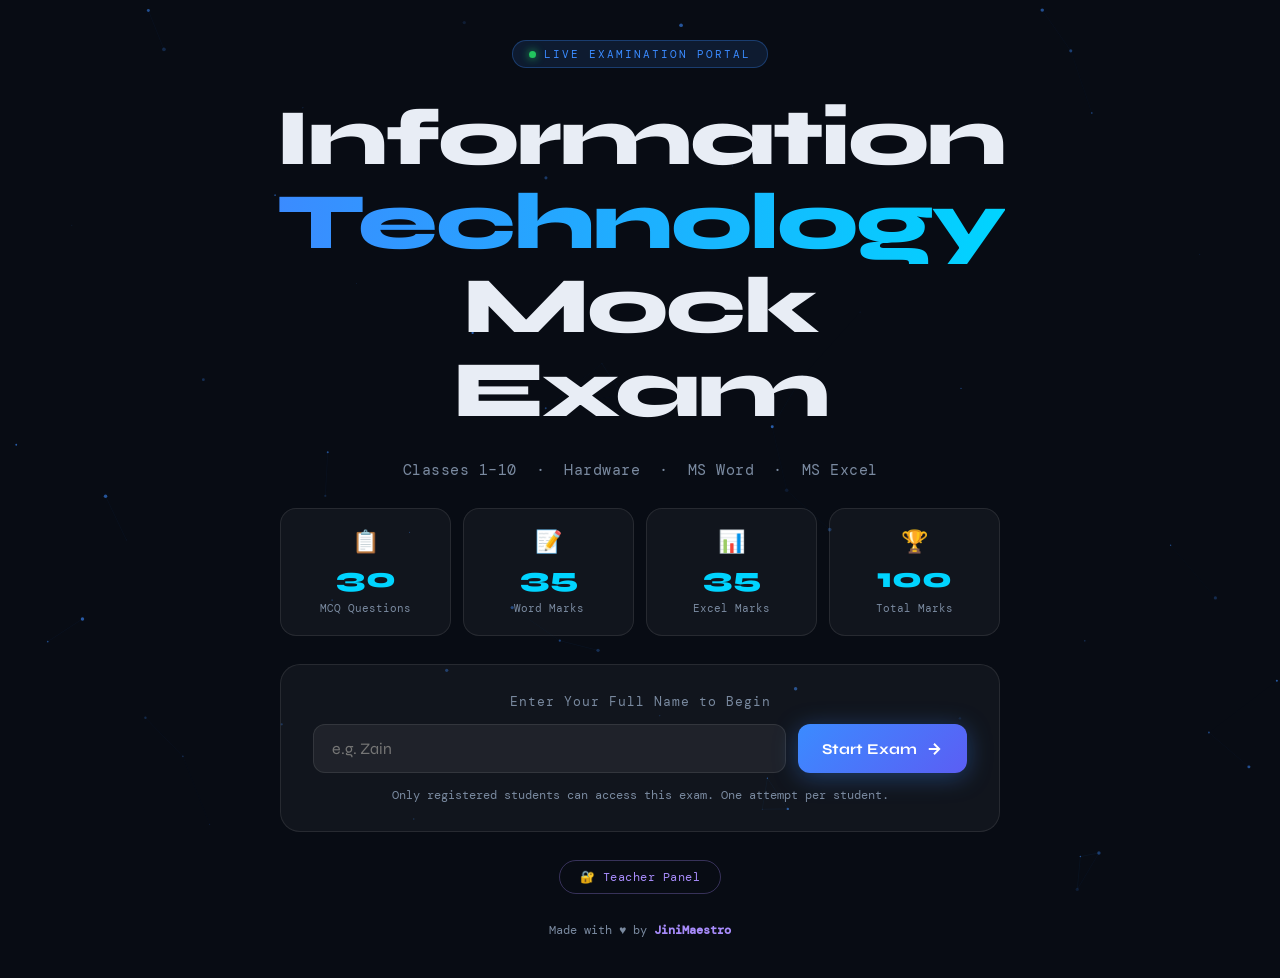
==== index.html @ e2e8758a "Add files via upload" ====
<!DOCTYPE html>
<html lang="en">
<head>
  <meta charset="UTF-8" />
  <meta name="viewport" content="width=device-width, initial-scale=1.0" />
  <title>IT Mock Examination</title>
  <link rel="preconnect" href="https://fonts.googleapis.com" />
  <link rel="preconnect" href="https://fonts.gstatic.com" crossorigin />
  <link rel="icon" href="data:image/svg+xml,<svg xmlns='http://www.w3.org/2000/svg' viewBox='0 0 32 32'><text y='26' font-size='28'>🎓</text></svg>">
  <link href="https://fonts.googleapis.com/css2?family=Syne:wght@400;600;700;800&family=DM+Mono:ital,wght@0,400;0,500;1,400&family=Instrument+Serif:ital@0;1&display=swap" rel="stylesheet" />
  <link rel="stylesheet" href="style.css" />
</head>
<body>

<canvas id="particles"></canvas>

<!-- ░░░ SCREEN: LANDING ░░░ -->
<div id="screen-landing" class="screen active">
  <div class="landing-grid">
    <div class="landing-badge">
      <span class="badge-dot"></span>
      LIVE EXAMINATION PORTAL
    </div>
    <h1 class="landing-title">
      <span class="title-line">Information</span>
      <span class="title-line accent-line">Technology</span>
      <span class="title-line">Mock Exam</span>
    </h1>
    <p class="landing-sub">Classes 1–10 &nbsp;·&nbsp; Hardware &nbsp;·&nbsp; MS Word &nbsp;·&nbsp; MS Excel</p>

    <div class="info-cards">
      <div class="info-card" style="--d:0"><div class="ic-icon">📋</div><div class="ic-val">30</div><div class="ic-lbl">MCQ Questions</div></div>
      <div class="info-card" style="--d:1"><div class="ic-icon">📝</div><div class="ic-val">35</div><div class="ic-lbl">Word Marks</div></div>
      <div class="info-card" style="--d:2"><div class="ic-icon">📊</div><div class="ic-val">35</div><div class="ic-lbl">Excel Marks</div></div>
      <div class="info-card" style="--d:3"><div class="ic-icon">🏆</div><div class="ic-val">100</div><div class="ic-lbl">Total Marks</div></div>
    </div>

    <div class="name-entry-box">
      <label class="ne-label">Enter Your Full Name to Begin</label>
      <div class="ne-row">
        <input id="student-name" class="ne-input" type="text" placeholder="e.g. Zain" autocomplete="off" />
        <button id="btn-start" class="btn-primary" onclick="startExam()">
          <span>Start Exam</span>
          <svg viewBox="0 0 24 24" fill="none" stroke="currentColor" stroke-width="2.5"><path d="M5 12h14M12 5l7 7-7 7"/></svg>
        </button>
      </div>
      <p class="ne-hint">Only registered students can access this exam. One attempt per student.</p>
    </div>

    <button class="teacher-link-btn" onclick="showScreen('screen-teacher')">🔐 Teacher Panel</button>

    <div class="landing-footer">Made with ♥ by <strong>JiniMaestro</strong></div>
  </div>
</div>

<!-- ░░░ SCREEN: MCQ ░░░ -->
<div id="screen-mcq" class="screen">
  <header class="exam-header">
    <div class="eh-left">
      <div class="eh-logo">JM</div>
      <div>
        <div class="eh-title">Section A — MCQs</div>
        <div id="eh-student" class="eh-student"></div>
      </div>
    </div>
    <div class="eh-right">
      <div class="progress-ring-wrap">
        <svg class="progress-ring" viewBox="0 0 56 56">
          <circle cx="28" cy="28" r="24" class="ring-bg"/>
          <circle cx="28" cy="28" r="24" class="ring-fg" id="ring-circle"/>
        </svg>
        <div class="ring-text" id="ring-text">0/30</div>
      </div>
      <div class="timer-box">
        <div class="timer-icon">⏱</div>
        <div id="timer-display" class="timer-val">45:00</div>
      </div>
    </div>
  </header>
  <div class="mcq-stage">
    <div class="mcq-progress-bar"><div id="mcq-bar" class="mcq-bar-fill"></div></div>
    <div id="mcq-card" class="mcq-card">
      <div class="mcq-meta">
        <span id="mcq-section-tag" class="mcq-section-tag"></span>
        <span id="mcq-num" class="mcq-num"></span>
      </div>
      <h2 id="mcq-question" class="mcq-question"></h2>
      <div id="mcq-options" class="mcq-options"></div>
      <div class="mcq-nav">
        <button id="btn-prev" class="btn-ghost" onclick="prevQ()">← Previous</button>
        <div id="mcq-dots" class="mcq-dots"></div>
        <button id="btn-next" class="btn-next" onclick="nextQ()">Next →</button>
      </div>
    </div>
  </div>
</div>

<!-- ░░░ SCREEN: PRACTICAL ░░░ -->
<div id="screen-practical" class="screen">
  <header class="exam-header">
    <div class="eh-left">
      <div class="eh-logo">JM</div>
      <div>
        <div class="eh-title">Practical Section</div>
        <div id="prac-student" class="eh-student"></div>
      </div>
    </div>
    <div class="eh-right">
      <div class="score-pill">MCQ Score: <strong id="mcq-score-display">—</strong>/30</div>
    </div>
  </header>
  <div class="prac-stage">
    <div class="prac-tabs">
      <button class="ptab active" data-tab="word" onclick="switchTab('word')">
        <span class="ptab-icon">📝</span> Word Tasks <span class="ptab-marks">35 Marks</span>
      </button>
      <button class="ptab" data-tab="excel" onclick="switchTab('excel')">
        <span class="ptab-icon">📊</span> Excel Tasks <span class="ptab-marks">35 Marks</span>
      </button>
    </div>

    <!-- WORD TAB -->
    <div id="tab-word" class="prac-tab-content active">
      <div class="prac-context-box">
        <div class="pcb-icon">📄</div>
        <div>
          <strong>Document Topic:</strong> Create a Word document titled <em>"Computer Hardware — An Introduction"</em> covering at least 4 hardware topics (Processor, RAM, Storage, Motherboard). Write at least 2 paragraphs per topic. Then apply ALL tasks below.
          <br/><br/>
          <strong>Save As:</strong> <code>Word_Final_[YourName].docx</code>
        </div>
      </div>
      <div class="task-list" id="word-tasks"></div>
      <div class="upload-zone" id="word-upload-zone">
        <div class="uz-inner" onclick="document.getElementById('word-file').click()">
          <div class="uz-icon">📁</div>
          <div class="uz-title">Upload Your Word File</div>
          <div class="uz-sub">Click to browse or drag & drop your .docx file here</div>
          <div class="uz-badge">Word_Final_[YourName].docx</div>
        </div>
        <input type="file" id="word-file" accept=".docx,.doc" style="display:none" onchange="handleFileUpload('word', this)" />
        <div id="word-file-status" class="file-status"></div>
      </div>
    </div>

    <!-- EXCEL TAB -->
    <div id="tab-excel" class="prac-tab-content">
      <div class="prac-context-box excel-ctx">
        <div class="pcb-icon">📊</div>
        <div>
          <strong>Enter this student data on Sheet 1 of your Excel file, then complete all tasks below.</strong>
          <br/><strong>Save As:</strong> <code>Excel_Final_[YourName].xlsx</code>
        </div>
      </div>
      <div class="excel-data-table-wrap">
        <table class="excel-preview-table">
          <thead><tr><th>Name</th><th>Math</th><th>English</th><th>Science</th><th>IT</th><th>Total</th><th>Average</th><th>Grade</th></tr></thead>
          <tbody>
            <tr><td>Ali Ahmed</td><td>78</td><td>85</td><td>72</td><td>90</td><td class="formula-cell">(formula)</td><td class="formula-cell">(formula)</td><td class="formula-cell">(formula)</td></tr>
            <tr><td>Sara Khan</td><td>92</td><td>76</td><td>88</td><td>95</td><td class="formula-cell">(formula)</td><td class="formula-cell">(formula)</td><td class="formula-cell">(formula)</td></tr>
            <tr><td>Bilal Raza</td><td>65</td><td>70</td><td>80</td><td>75</td><td class="formula-cell">(formula)</td><td class="formula-cell">(formula)</td><td class="formula-cell">(formula)</td></tr>
            <tr><td>Hira Malik</td><td>88</td><td>91</td><td>94</td><td>87</td><td class="formula-cell">(formula)</td><td class="formula-cell">(formula)</td><td class="formula-cell">(formula)</td></tr>
            <tr><td>Usman Tariq</td><td>55</td><td>60</td><td>58</td><td>62</td><td class="formula-cell">(formula)</td><td class="formula-cell">(formula)</td><td class="formula-cell">(formula)</td></tr>
            <tr><td>Zara Noor</td><td>79</td><td>83</td><td>77</td><td>81</td><td class="formula-cell">(formula)</td><td class="formula-cell">(formula)</td><td class="formula-cell">(formula)</td></tr>
            <tr><td>Kamran Baig</td><td>95</td><td>89</td><td>91</td><td>98</td><td class="formula-cell">(formula)</td><td class="formula-cell">(formula)</td><td class="formula-cell">(formula)</td></tr>
            <tr><td>Ayesha Siddiqi</td><td>60</td><td>72</td><td>65</td><td>70</td><td class="formula-cell">(formula)</td><td class="formula-cell">(formula)</td><td class="formula-cell">(formula)</td></tr>
          </tbody>
        </table>
      </div>
      <div class="task-list" id="excel-tasks"></div>
      <div class="upload-zone excel-uz" id="excel-upload-zone">
        <div class="uz-inner" onclick="document.getElementById('excel-file').click()">
          <div class="uz-icon">📂</div>
          <div class="uz-title">Upload Your Excel File</div>
          <div class="uz-sub">Click to browse or drag & drop your .xlsx file here</div>
          <div class="uz-badge">Excel_Final_[YourName].xlsx</div>
        </div>
        <input type="file" id="excel-file" accept=".xlsx,.xls,.csv" style="display:none" onchange="handleFileUpload('excel', this)" />
        <div id="excel-file-status" class="file-status"></div>
      </div>
    </div>

    <div class="prac-submit-row">
      <button class="btn-submit" onclick="submitExam()">
        <span>Submit & Send to Teacher</span>
        <svg viewBox="0 0 24 24" fill="none" stroke="currentColor" stroke-width="2.5"><path d="M9 12l2 2 4-4m6 2a9 9 0 11-18 0 9 9 0 0118 0z"/></svg>
      </button>
    </div>
  </div>
</div>

<!-- ░░░ SCREEN: RESULT (student — no download) ░░░ -->
<div id="screen-result" class="screen">
  <div class="result-stage">
    <div class="result-confetti" id="confetti-area"></div>
    <div class="result-card" id="result-card">
      <div class="rc-header">
        <div class="rc-logo">JM</div>
        <div class="rc-title">Exam Submitted!</div>
        <div class="rc-subtitle">Your answers have been sent to your teacher for grading.</div>
      </div>
      <div class="rc-student-name" id="rc-name"></div>
      <div class="rc-scores">
        <div class="rcs-item" style="--c:#4CAF50">
          <div class="rcs-label">Section A — MCQs (Auto-Graded)</div>
          <div class="rcs-score"><span id="r-mcq">0</span><small>/30</small></div>
          <div class="rcs-bar"><div class="rcs-fill" id="rb-mcq"></div></div>
        </div>
        <div class="rcs-item" style="--c:#2196F3">
          <div class="rcs-label">Section B — Word (Submitted to Teacher)</div>
          <div class="rcs-score"><span id="r-word">—</span></div>
          <div class="rcs-bar"><div class="rcs-fill" id="rb-word" style="width:0%"></div></div>
        </div>
        <div class="rcs-item" style="--c:#FF9800">
          <div class="rcs-label">Section C — Excel (Submitted to Teacher)</div>
          <div class="rcs-score"><span id="r-excel">—</span></div>
          <div class="rcs-bar"><div class="rcs-fill" id="rb-excel" style="width:0%"></div></div>
        </div>
      </div>
      <div class="rc-total-box">
        <div class="rtb-label">Your MCQ Score (Auto-Graded)</div>
        <div class="rtb-score" id="rc-total-display">0 / 30</div>
        <div class="rtb-note">Your Word & Excel sections will be graded by your teacher. You cannot retake this exam.</div>
      </div>
      <div class="rc-answers-section">
        <h3 class="rca-title">MCQ Answers Review</h3>
        <div id="rc-answers-grid" class="rca-grid"></div>
      </div>
      <div class="rc-footer">Made with ♥ by <strong>JiniMaestro</strong> &nbsp;·&nbsp; IT Mock Examination Portal</div>
    </div>
  </div>
</div>

<!-- ░░░ SCREEN: TEACHER PANEL ░░░ -->
<div id="screen-teacher" class="screen">
  <div class="teacher-wrap">

    <!-- LOGIN PANEL -->
    <div id="teacher-login-panel" style="display:flex; align-items:center; justify-content:center; min-height:100vh;">
      <div class="t-login-card">
        <div class="t-login-header">
          <div class="t-login-logo">JM</div>
          <div class="t-login-title">Teacher Portal</div>
          <div class="t-login-sub">JiniMaestro IT Exam System</div>
        </div>
        <div class="t-login-form">
          <div class="t-field">
            <label>Email Address</label>
            <input id="t-email" type="email" class="t-inp" placeholder="teacher@email.com" autocomplete="off"/>
          </div>
          <div class="t-field">
            <label>Password</label>
            <input id="t-pass" type="password" class="t-inp" placeholder="••••••••"/>
          </div>
          <div id="t-login-err" class="t-err"></div>
          <button class="btn-t-login" onclick="teacherLogin()">Login to Teacher Panel →</button>
          <button class="btn-back-student" onclick="showScreen('screen-landing')">← Back to Student Portal</button>
        </div>
      </div>
    </div>

    <!-- DASHBOARD -->
    <div id="teacher-dashboard" style="display:none;">

      <!-- Teacher Header -->
      <header class="teacher-header">
        <div class="th-left">
          <div class="eh-logo">JM</div>
          <div>
            <div class="eh-title">Teacher Dashboard</div>
            <div class="eh-student">JiniMaestro IT Exam Portal</div>
          </div>
        </div>
        <div class="th-right">
          <button class="btn-clear-data" onclick="clearAllData()">🗑 Clear All Data</button>
          <button class="btn-t-logout" onclick="teacherLogout()">Logout ↩</button>
        </div>
      </header>

      <div class="teacher-body">

        <!-- SECTION: Student Manager -->
        <section class="t-section">
          <div class="t-section-title">
            <span>👥 Student Access Manager</span>
            <span class="t-section-sub">Control who can take the exam</span>
          </div>
          <div class="add-student-row">
            <input id="new-student-name" class="t-inp t-inp-sm" type="text" placeholder="Student name (e.g. Ahmed)" autocomplete="off"
              onkeydown="if(event.key==='Enter') addStudent()"/>
            <button class="btn-add-student" onclick="addStudent()">+ Add Student</button>
          </div>
          <div id="student-list" class="student-list-container"></div>
        </section>

        <!-- SECTION: Submissions -->
        <section class="t-section">
          <div class="t-section-title">
            <span>📥 Exam Submissions</span>
            <span class="t-section-sub">Review, download files, and grade each student</span>
          </div>
          <div id="no-submissions" class="no-subs-msg" style="display:none;">
            No submissions yet. Students' results will appear here after they complete the exam.
          </div>
          <div id="submissions-list" class="submissions-container"></div>
        </section>

      </div><!-- /.teacher-body -->
    </div><!-- /#teacher-dashboard -->
  </div><!-- /.teacher-wrap -->
</div><!-- /#screen-teacher -->

<script src="questions.js"></script>
<script src="app.js"></script>
</body>
</html>
---- style.css ----
/* ════════════════════════════════════════════════
   IT FINAL EXAM — JiniMaestro
   Style: Dark Tech / Glassmorphic / Animated
   ════════════════════════════════════════════════ */

:root {
  --bg:       #080c14;
  --surface:  #0e1623;
  --glass:    rgba(255,255,255,0.04);
  --glass-border: rgba(255,255,255,0.09);
  --blue:     #3b8bff;
  --blue-glow:#3b8bff44;
  --cyan:     #00d4ff;
  --green:    #22c55e;
  --orange:   #f97316;
  --red:      #ef4444;
  --gold:     #f59e0b;
  --text:     #e8edf5;
  --muted:    #7a8aa0;
  --accent:   #a78bfa;
  --radius:   16px;
  --font-head:"Syne", sans-serif;
  --font-mono:"DM Mono", monospace;
  --font-serif:"Instrument Serif", serif;
}

*, *::before, *::after { box-sizing: border-box; margin: 0; padding: 0; }

html { scroll-behavior: smooth; }

body {
  background: var(--bg);
  color: var(--text);
  font-family: var(--font-head);
  min-height: 100vh;
  overflow-x: hidden;
}

/* ── PARTICLES ─────────────────────────── */
#particles {
  position: fixed; inset: 0; z-index: 0;
  pointer-events: none;
}

/* ── SCREENS ───────────────────────────── */
.screen {
  display: none;
  position: relative; z-index: 1;
  min-height: 100vh;
}
.screen.active { display: flex; }

/* ══ LANDING ══════════════════════════════ */
#screen-landing {
  align-items: center; justify-content: center;
  padding: 40px 20px;
}

.landing-grid {
  max-width: 720px; width: 100%;
  display: flex; flex-direction: column;
  align-items: center; gap: 28px;
  text-align: center;
  animation: fadeUp .8s ease both;
}

.landing-badge {
  display: inline-flex; align-items: center; gap: 8px;
  background: rgba(59,139,255,.12);
  border: 1px solid rgba(59,139,255,.3);
  border-radius: 100px;
  padding: 6px 16px;
  font-size: 11px; letter-spacing: 2px;
  color: var(--blue); font-family: var(--font-mono);
}
.badge-dot {
  width: 7px; height: 7px; border-radius: 50%;
  background: var(--green);
  box-shadow: 0 0 8px var(--green);
  animation: pulse 2s infinite;
}

.landing-title {
  font-size: clamp(42px, 8vw, 80px);
  font-weight: 800; line-height: 1.05;
  letter-spacing: -2px;
  display: flex; flex-direction: column;
}
.title-line { display: block; }
.accent-line {
  background: linear-gradient(90deg, var(--blue), var(--cyan));
  -webkit-background-clip: text; -webkit-text-fill-color: transparent;
  background-clip: text;
}

.landing-sub {
  color: var(--muted); font-size: 15px;
  font-family: var(--font-mono); letter-spacing: .5px;
}

.info-cards {
  display: grid; grid-template-columns: repeat(4,1fr); gap: 12px;
  width: 100%;
}
.info-card {
  background: var(--glass);
  border: 1px solid var(--glass-border);
  border-radius: var(--radius);
  padding: 20px 12px;
  display: flex; flex-direction: column; align-items: center; gap: 6px;
  animation: fadeUp .6s calc(var(--d)*.12s + .3s) both;
  transition: transform .3s, border-color .3s, box-shadow .3s;
  cursor: default;
}
.info-card:hover {
  transform: translateY(-4px);
  border-color: var(--blue-glow);
  box-shadow: 0 8px 32px var(--blue-glow);
}
.ic-icon { font-size: 22px; }
.ic-val  { font-size: 28px; font-weight: 800; color: var(--cyan); }
.ic-lbl  { font-size: 11px; color: var(--muted); font-family: var(--font-mono); text-align:center; }

/* name entry */
.name-entry-box {
  width: 100%;
  background: var(--glass);
  border: 1px solid var(--glass-border);
  border-radius: 20px;
  padding: 28px 32px;
  display: flex; flex-direction: column; gap: 14px;
  backdrop-filter: blur(20px);
}
.ne-label { font-size: 13px; color: var(--muted); font-family: var(--font-mono); letter-spacing: 1px; }
.ne-row   { display: flex; gap: 12px; }
.ne-input {
  flex: 1;
  background: rgba(255,255,255,.06);
  border: 1.5px solid var(--glass-border);
  border-radius: 12px;
  padding: 14px 18px;
  color: var(--text); font-family: var(--font-head); font-size: 16px;
  outline: none; transition: border-color .3s, box-shadow .3s;
}
.ne-input:focus {
  border-color: var(--blue);
  box-shadow: 0 0 0 4px var(--blue-glow);
}
.ne-hint { font-size: 12px; color: var(--muted); font-family: var(--font-mono); }

.btn-primary {
  display: inline-flex; align-items: center; gap: 8px;
  background: linear-gradient(135deg, var(--blue), #5b5ef4);
  border: none; border-radius: 12px;
  padding: 14px 24px;
  color: #fff; font-family: var(--font-head); font-size: 15px; font-weight: 700;
  cursor: pointer; white-space: nowrap;
  transition: transform .2s, box-shadow .2s, opacity .2s;
  box-shadow: 0 4px 24px rgba(59,139,255,.35);
}
.btn-primary:hover { transform: translateY(-2px); box-shadow: 0 8px 32px rgba(59,139,255,.5); }
.btn-primary:active { transform: scale(.97); }
.btn-primary svg { width: 18px; height: 18px; }

.landing-footer { font-size: 12px; color: var(--muted); font-family: var(--font-mono); }
.landing-footer strong { color: var(--accent); }

/* ══ EXAM HEADER ══════════════════════════ */
.exam-header {
  position: sticky; top: 0; z-index: 100;
  background: rgba(8,12,20,.85);
  backdrop-filter: blur(20px);
  border-bottom: 1px solid var(--glass-border);
  padding: 14px 28px;
  display: flex; align-items: center; justify-content: space-between;
}
.eh-left { display: flex; align-items: center; gap: 14px; }
.eh-logo {
  width: 40px; height: 40px; border-radius: 10px;
  background: linear-gradient(135deg, var(--blue), var(--accent));
  display: grid; place-items: center;
  font-size: 14px; font-weight: 800; color: #fff;
  flex-shrink: 0;
}
.eh-title   { font-size: 15px; font-weight: 700; color: var(--text); }
.eh-student { font-size: 12px; color: var(--cyan); font-family: var(--font-mono); }
.eh-right   { display: flex; align-items: center; gap: 20px; }

/* progress ring */
.progress-ring-wrap { position: relative; width: 56px; height: 56px; }
.progress-ring { width: 56px; height: 56px; transform: rotate(-90deg); }
.ring-bg { fill: none; stroke: rgba(255,255,255,.08); stroke-width: 4; }
.ring-fg { fill: none; stroke: var(--cyan); stroke-width: 4; stroke-linecap: round;
  stroke-dasharray: 150.8; stroke-dashoffset: 150.8;
  transition: stroke-dashoffset .5s ease; }
.ring-text {
  position: absolute; inset: 0; display: grid; place-items: center;
  font-size: 10px; font-family: var(--font-mono); color: var(--cyan); font-weight: 600;
}
.timer-box { display: flex; align-items: center; gap: 6px; }
.timer-icon { font-size: 16px; }
.timer-val {
  font-family: var(--font-mono); font-size: 20px; font-weight: 600;
  color: var(--text); letter-spacing: 1px;
  transition: color .3s;
}
.timer-val.warn  { color: var(--orange); }
.timer-val.danger{ color: var(--red); animation: blink .8s infinite; }

/* ══ MCQ SCREEN ═══════════════════════════ */
#screen-mcq { flex-direction: column; }
.mcq-stage {
  flex: 1; display: flex; flex-direction: column; align-items: center;
  padding: 32px 20px 48px;
}

.mcq-progress-bar {
  width: 100%; max-width: 780px;
  height: 4px; background: rgba(255,255,255,.08);
  border-radius: 99px; margin-bottom: 32px; overflow: hidden;
}
.mcq-bar-fill {
  height: 100%;
  background: linear-gradient(90deg, var(--blue), var(--cyan));
  border-radius: 99px;
  transition: width .5s cubic-bezier(.4,0,.2,1);
  width: 0%;
}

.mcq-card {
  width: 100%; max-width: 780px;
  background: var(--glass);
  border: 1px solid var(--glass-border);
  border-radius: 24px;
  padding: 40px 44px;
  backdrop-filter: blur(24px);
  box-shadow: 0 24px 64px rgba(0,0,0,.4);
  animation: cardIn .4s ease both;
}
.mcq-meta {
  display: flex; align-items: center; justify-content: space-between;
  margin-bottom: 20px;
}
.mcq-section-tag {
  font-size: 11px; font-family: var(--font-mono); letter-spacing: 1.5px;
  background: rgba(59,139,255,.15); color: var(--blue);
  border: 1px solid rgba(59,139,255,.25);
  padding: 4px 10px; border-radius: 99px;
}
.mcq-num { font-size: 12px; color: var(--muted); font-family: var(--font-mono); }

.mcq-question {
  font-size: clamp(18px, 3vw, 22px);
  font-weight: 700; line-height: 1.4;
  color: var(--text); margin-bottom: 28px;
}

.mcq-options { display: flex; flex-direction: column; gap: 12px; }

.mcq-option {
  display: flex; align-items: center; gap: 16px;
  background: rgba(255,255,255,.04);
  border: 1.5px solid rgba(255,255,255,.08);
  border-radius: 14px; padding: 16px 20px;
  cursor: pointer;
  transition: all .25s ease;
  animation: optionIn .3s both;
}
.mcq-option:nth-child(1){ animation-delay: .05s }
.mcq-option:nth-child(2){ animation-delay: .1s }
.mcq-option:nth-child(3){ animation-delay: .15s }
.mcq-option:nth-child(4){ animation-delay: .2s }

.mcq-option:hover:not(.selected):not(.disabled) {
  background: rgba(59,139,255,.1);
  border-color: rgba(59,139,255,.4);
  transform: translateX(4px);
}
.mcq-option.selected {
  background: rgba(59,139,255,.18);
  border-color: var(--blue);
  box-shadow: 0 0 0 2px rgba(59,139,255,.2);
}
.mcq-option.correct {
  background: rgba(34,197,94,.18);
  border-color: var(--green);
}
.mcq-option.wrong {
  background: rgba(239,68,68,.14);
  border-color: var(--red);
}

.opt-letter {
  width: 32px; height: 32px; border-radius: 8px;
  background: rgba(255,255,255,.08);
  display: grid; place-items: center;
  font-family: var(--font-mono); font-size: 13px; font-weight: 600;
  flex-shrink: 0; transition: background .25s;
}
.mcq-option.selected .opt-letter { background: var(--blue); color: #fff; }
.mcq-option.correct  .opt-letter { background: var(--green); color: #fff; }
.mcq-option.wrong    .opt-letter { background: var(--red); color: #fff; }
.opt-text { font-size: 15px; line-height: 1.4; }

.mcq-nav {
  margin-top: 32px;
  display: flex; align-items: center; justify-content: space-between;
}
.mcq-dots {
  display: flex; gap: 6px; flex-wrap: wrap; justify-content: center;
  max-width: 400px;
}
.mcq-dot {
  width: 9px; height: 9px; border-radius: 50%;
  background: rgba(255,255,255,.12); cursor: pointer;
  transition: background .3s, transform .2s;
}
.mcq-dot.answered { background: var(--blue); }
.mcq-dot.current  { background: var(--cyan); transform: scale(1.4); }
.mcq-dot.correct  { background: var(--green); }
.mcq-dot.wrong    { background: var(--red); }

.btn-ghost {
  background: transparent; border: 1.5px solid var(--glass-border);
  border-radius: 10px; padding: 10px 20px;
  color: var(--muted); font-family: var(--font-head); font-size: 14px;
  cursor: pointer; transition: all .2s;
}
.btn-ghost:hover { border-color: var(--blue); color: var(--text); }

.btn-next {
  background: linear-gradient(135deg, var(--blue), #5b5ef4);
  border: none; border-radius: 10px; padding: 11px 24px;
  color: #fff; font-family: var(--font-head); font-size: 14px; font-weight: 700;
  cursor: pointer; transition: all .2s;
  box-shadow: 0 4px 16px rgba(59,139,255,.3);
}
.btn-next:hover  { transform: translateY(-2px); box-shadow: 0 8px 24px rgba(59,139,255,.45); }
.btn-next:active { transform: scale(.97); }
.btn-next.finish {
  background: linear-gradient(135deg, var(--green), #16a34a);
  box-shadow: 0 4px 16px rgba(34,197,94,.3);
}

/* ══ PRACTICAL SCREEN ═════════════════════ */
#screen-practical { flex-direction: column; }
.prac-stage {
  flex: 1; padding: 28px 24px 60px;
  max-width: 960px; width: 100%; margin: 0 auto;
}

.score-pill {
  background: rgba(34,197,94,.12); border: 1px solid rgba(34,197,94,.25);
  border-radius: 99px; padding: 6px 16px;
  font-size: 13px; color: var(--green); font-family: var(--font-mono);
}
.score-pill strong { font-size: 16px; }

.prac-tabs {
  display: flex; gap: 12px; margin-bottom: 24px;
}
.ptab {
  flex: 1; display: flex; align-items: center; justify-content: center; gap: 10px;
  background: var(--glass); border: 1.5px solid var(--glass-border);
  border-radius: 14px; padding: 16px 20px;
  color: var(--muted); font-family: var(--font-head); font-size: 15px; font-weight: 700;
  cursor: pointer; transition: all .3s; position: relative; overflow: hidden;
}
.ptab::after {
  content: ''; position: absolute; bottom: 0; left: 0; right: 0; height: 3px;
  background: var(--blue); transform: scaleX(0); transition: transform .3s;
  transform-origin: center;
}
.ptab.active { border-color: var(--blue); color: var(--text); }
.ptab.active::after { transform: scaleX(1); }
.ptab-icon { font-size: 20px; }
.ptab-marks {
  margin-left: auto; font-size: 11px; font-family: var(--font-mono);
  background: rgba(59,139,255,.15); color: var(--blue);
  padding: 3px 8px; border-radius: 99px;
}
.ptab:not(.active) .ptab-marks { background: rgba(255,255,255,.06); color: var(--muted); }

.prac-tab-content { display: none; animation: fadeUp .4s ease; }
.prac-tab-content.active { display: block; }

.prac-context-box {
  display: flex; gap: 16px; align-items: flex-start;
  background: rgba(59,139,255,.07);
  border: 1px solid rgba(59,139,255,.2);
  border-radius: var(--radius); padding: 20px 24px;
  margin-bottom: 24px; font-size: 14px; line-height: 1.7; color: var(--text);
}
.excel-ctx {
  background: rgba(249,115,22,.06);
  border-color: rgba(249,115,22,.2);
}
.pcb-icon { font-size: 28px; flex-shrink: 0; margin-top: 2px; }
.prac-context-box code {
  background: rgba(255,255,255,.1); border-radius: 5px;
  padding: 1px 6px; font-family: var(--font-mono); font-size: 13px; color: var(--cyan);
}

/* excel data preview table */
.excel-data-table-wrap {
  overflow-x: auto; margin-bottom: 24px; border-radius: 12px;
  border: 1px solid var(--glass-border);
}
.excel-preview-table {
  width: 100%; border-collapse: collapse;
  font-size: 13px; font-family: var(--font-mono);
}
.excel-preview-table th {
  background: rgba(249,115,22,.15); color: var(--orange);
  padding: 10px 14px; text-align: left; border-bottom: 1px solid var(--glass-border);
  white-space: nowrap;
}
.excel-preview-table td {
  padding: 9px 14px; border-bottom: 1px solid rgba(255,255,255,.04);
  color: var(--text);
}
.excel-preview-table tr:last-child td { border-bottom: none; }
.excel-preview-table tr:nth-child(even) td { background: rgba(255,255,255,.025); }
.formula-cell { color: var(--muted); font-style: italic; }

/* task list */
.task-list { display: flex; flex-direction: column; gap: 10px; margin-bottom: 28px; }

.task-item {
  display: flex; align-items: flex-start; gap: 14px;
  background: var(--glass); border: 1.5px solid var(--glass-border);
  border-radius: 14px; padding: 16px 18px;
  transition: border-color .3s, box-shadow .3s;
  cursor: default;
  animation: fadeUp .4s both;
}
.task-item:hover { border-color: rgba(255,255,255,.15); }

.task-num {
  min-width: 28px; height: 28px; border-radius: 8px;
  background: rgba(59,139,255,.15);
  display: grid; place-items: center;
  font-size: 12px; font-weight: 700; color: var(--blue); font-family: var(--font-mono);
  flex-shrink: 0; margin-top: 1px;
}
.excel-ctx-task .task-num { background: rgba(249,115,22,.15); color: var(--orange); }

.task-body { flex: 1; }
.task-desc { font-size: 14px; line-height: 1.6; color: var(--text); }
.task-marks {
  display: inline-block; margin-top: 6px;
  font-size: 11px; font-family: var(--font-mono);
  background: rgba(34,197,94,.12); color: var(--green);
  border: 1px solid rgba(34,197,94,.2); border-radius: 99px; padding: 2px 8px;
}

/* upload zone */
.upload-zone {
  border: 2px dashed rgba(59,139,255,.3);
  border-radius: 20px; padding: 8px;
  transition: border-color .3s;
  margin-bottom: 28px;
}
.upload-zone:hover { border-color: var(--blue); }
.excel-uz { border-color: rgba(249,115,22,.3); }
.excel-uz:hover { border-color: var(--orange); }

.uz-inner {
  border-radius: 14px;
  background: rgba(59,139,255,.05);
  padding: 36px 24px;
  display: flex; flex-direction: column; align-items: center; gap: 10px;
  cursor: pointer; transition: background .3s;
  text-align: center;
}
.excel-uz .uz-inner { background: rgba(249,115,22,.05); }
.uz-inner:hover { background: rgba(59,139,255,.1); }
.excel-uz .uz-inner:hover { background: rgba(249,115,22,.1); }

.uz-icon { font-size: 36px; }
.uz-title { font-size: 16px; font-weight: 700; color: var(--text); }
.uz-sub { font-size: 13px; color: var(--muted); font-family: var(--font-mono); }
.uz-badge {
  font-size: 12px; font-family: var(--font-mono);
  background: rgba(59,139,255,.15); color: var(--blue);
  border-radius: 99px; padding: 4px 12px;
}
.excel-uz .uz-badge { background: rgba(249,115,22,.15); color: var(--orange); }

.file-status {
  padding: 0 16px 12px; font-size: 13px;
  font-family: var(--font-mono); color: var(--green);
  min-height: 36px; transition: all .3s;
}

.prac-submit-row {
  display: flex; justify-content: center; padding-top: 16px;
}
.btn-submit {
  display: inline-flex; align-items: center; gap: 10px;
  background: linear-gradient(135deg, var(--green), #16a34a);
  border: none; border-radius: 14px; padding: 16px 36px;
  color: #fff; font-family: var(--font-head); font-size: 16px; font-weight: 700;
  cursor: pointer; box-shadow: 0 6px 28px rgba(34,197,94,.35);
  transition: all .3s;
}
.btn-submit:hover { transform: translateY(-3px); box-shadow: 0 12px 40px rgba(34,197,94,.5); }
.btn-submit svg  { width: 20px; height: 20px; }

/* ══ RESULT SCREEN ════════════════════════ */
#screen-result { align-items: center; justify-content: center; padding: 40px 20px; }

.result-stage { width: 100%; max-width: 700px; position: relative; }
.result-confetti { position: fixed; inset: 0; pointer-events: none; z-index: 0; }

.result-card {
  background: var(--surface);
  border: 1px solid var(--glass-border);
  border-radius: 28px; overflow: hidden;
  box-shadow: 0 32px 80px rgba(0,0,0,.6);
  animation: cardIn .6s ease;
  position: relative; z-index: 1;
}

.rc-header {
  background: linear-gradient(135deg, #0d1f3c, #0a1628);
  padding: 36px 40px; text-align: center;
  border-bottom: 1px solid var(--glass-border);
}
.rc-logo {
  width: 56px; height: 56px; border-radius: 14px;
  background: linear-gradient(135deg, var(--blue), var(--accent));
  display: grid; place-items: center;
  font-size: 20px; font-weight: 800; color: #fff;
  margin: 0 auto 16px;
}
.rc-title    { font-size: 26px; font-weight: 800; color: var(--text); }
.rc-subtitle { font-size: 13px; color: var(--muted); font-family: var(--font-mono); margin-top: 4px; }

.rc-student-name {
  padding: 24px 40px;
  font-size: 22px; font-weight: 700;
  background: rgba(167,139,250,.08);
  border-bottom: 1px solid var(--glass-border);
  text-align: center;
  font-family: var(--font-serif); font-style: italic;
  color: var(--accent);
}

.rc-scores { padding: 28px 40px; display: flex; flex-direction: column; gap: 16px; }

.rcs-item {
  background: rgba(255,255,255,.03);
  border-radius: 14px; padding: 16px 20px;
  border-left: 4px solid var(--c);
}
.rcs-label { font-size: 12px; color: var(--muted); font-family: var(--font-mono); margin-bottom: 8px; }
.rcs-score { font-size: 22px; font-weight: 800; color: var(--c); margin-bottom: 8px; }
.rcs-score small { font-size: 14px; color: var(--muted); }
.rcs-bar { height: 5px; background: rgba(255,255,255,.07); border-radius: 99px; overflow: hidden; }
.rcs-fill { height: 100%; background: var(--c); border-radius: 99px; transition: width 1.2s cubic-bezier(.4,0,.2,1); width: 0%; }

.rc-total-box {
  margin: 0 40px 24px;
  background: linear-gradient(135deg, rgba(59,139,255,.12), rgba(167,139,250,.08));
  border: 1px solid rgba(59,139,255,.25);
  border-radius: 20px; padding: 24px;
  text-align: center;
}
.rtb-label { font-size: 12px; color: var(--muted); font-family: var(--font-mono); letter-spacing: 1px; margin-bottom: 8px; }
.rtb-score {
  font-size: 48px; font-weight: 800;
  background: linear-gradient(90deg, var(--blue), var(--cyan));
  -webkit-background-clip: text; -webkit-text-fill-color: transparent;
  background-clip: text; line-height: 1.1;
}
.rtb-note { font-size: 12px; color: var(--muted); margin-top: 8px; font-family: var(--font-mono); }

/* answers review */
.rc-answers-section { padding: 0 40px 24px; }
.rca-title { font-size: 14px; font-family: var(--font-mono); color: var(--muted); margin-bottom: 14px; letter-spacing: 1px; }
.rca-grid  { display: grid; grid-template-columns: repeat(auto-fill, minmax(68px,1fr)); gap: 8px; }

.rca-item {
  border-radius: 10px; padding: 8px 6px; text-align: center;
  font-size: 11px; font-family: var(--font-mono);
}
.rca-item .rca-qnum { font-size: 10px; color: var(--muted); margin-bottom: 3px; }
.rca-item .rca-ans  { font-size: 14px; font-weight: 700; }
.rca-item.correct   { background: rgba(34,197,94,.15); border: 1px solid rgba(34,197,94,.3); }
.rca-item.wrong     { background: rgba(239,68,68,.12); border: 1px solid rgba(239,68,68,.25); }
.rca-item.correct .rca-ans { color: var(--green); }
.rca-item.wrong   .rca-ans { color: var(--red); }
.rca-item .rca-correct { font-size: 10px; color: var(--muted); margin-top: 2px; }

.rc-actions {
  padding: 0 40px 28px;
  display: flex; gap: 12px; flex-wrap: wrap;
}
.btn-download {
  display: inline-flex; align-items: center; gap: 8px;
  background: linear-gradient(135deg, var(--blue), #5b5ef4);
  border: none; border-radius: 12px; padding: 13px 24px;
  color: #fff; font-family: var(--font-head); font-size: 14px; font-weight: 700;
  cursor: pointer; transition: all .2s;
  box-shadow: 0 4px 20px rgba(59,139,255,.3);
}
.btn-download:hover { transform: translateY(-2px); box-shadow: 0 8px 28px rgba(59,139,255,.5); }
.btn-download svg { width: 18px; height: 18px; }

.btn-ghost-sm {
  background: transparent; border: 1.5px solid var(--glass-border);
  border-radius: 12px; padding: 13px 20px;
  color: var(--muted); font-family: var(--font-head); font-size: 14px;
  cursor: pointer; transition: all .2s;
}
.btn-ghost-sm:hover { border-color: var(--accent); color: var(--accent); }

.rc-footer {
  padding: 16px 40px;
  border-top: 1px solid var(--glass-border);
  font-size: 12px; color: var(--muted); font-family: var(--font-mono);
  text-align: center;
}
.rc-footer strong { color: var(--accent); }

/* ── CONFETTI PIECES ───────────────────── */
.confetti-piece {
  position: fixed; width: 10px; height: 14px;
  top: -20px; border-radius: 2px;
  animation: confettiFall linear forwards;
  pointer-events: none; z-index: 9999;
}

/* ── TRANSITIONS & ANIMATIONS ─────────── */
@keyframes fadeUp {
  from { opacity: 0; transform: translateY(20px); }
  to   { opacity: 1; transform: translateY(0); }
}
@keyframes cardIn {
  from { opacity: 0; transform: scale(.96) translateY(16px); }
  to   { opacity: 1; transform: scale(1) translateY(0); }
}
@keyframes optionIn {
  from { opacity: 0; transform: translateX(-12px); }
  to   { opacity: 1; transform: translateX(0); }
}
@keyframes pulse {
  0%,100% { opacity: 1; }
  50%      { opacity: .4; }
}
@keyframes blink {
  0%,100% { opacity: 1; }
  50%      { opacity: .3; }
}
@keyframes confettiFall {
  0%   { transform: translateY(0) rotate(0deg); opacity: 1; }
  100% { transform: translateY(110vh) rotate(720deg); opacity: 0; }
}

.screen-exit { animation: screenExit .35s ease forwards; }
.screen-enter { animation: screenEnter .45s ease both; }
@keyframes screenExit { to { opacity: 0; transform: scale(.96); } }
@keyframes screenEnter { from { opacity: 0; transform: scale(1.02); } }

/* drag-over state */
.upload-zone.drag-over { border-color: var(--blue); background: rgba(59,139,255,.07); }
.excel-uz.drag-over    { border-color: var(--orange); background: rgba(249,115,22,.07); }

/* ── RESPONSIVE ────────────────────────── */
@media (max-width: 600px) {
  .info-cards { grid-template-columns: repeat(2,1fr); }
  .ne-row { flex-direction: column; }
  .mcq-card { padding: 24px 20px; }
  .prac-tabs { flex-direction: column; }
  .rc-header, .rc-student-name, .rc-scores, .rc-total-box,
  .rc-answers-section, .rc-actions, .rc-footer { padding-left: 20px; padding-right: 20px; }
  .rc-total-box { margin-left: 20px; margin-right: 20px; }
}

/* ══════════════════════════════════════════════════
   TEACHER PANEL STYLES
   ══════════════════════════════════════════════════ */

/* ── Teacher link on landing ─────────────────────── */
.teacher-link-btn {
  background: transparent;
  border: 1px solid rgba(167,139,250,.3);
  border-radius: 99px;
  padding: 8px 20px;
  color: var(--accent);
  font-family: var(--font-mono);
  font-size: 12px;
  cursor: pointer;
  transition: all .25s;
  letter-spacing: .5px;
}
.teacher-link-btn:hover {
  background: rgba(167,139,250,.1);
  border-color: var(--accent);
}

/* ── Teacher screen wrapper ──────────────────────── */
.teacher-wrap { width: 100%; min-height: 100vh; }

/* ── Teacher Login Card ──────────────────────────── */
.t-login-card {
  background: var(--surface);
  border: 1px solid var(--glass-border);
  border-radius: 24px;
  padding: 0;
  width: 100%;
  max-width: 440px;
  overflow: hidden;
  box-shadow: 0 32px 80px rgba(0,0,0,.6);
  animation: cardIn .5s ease;
}
.t-login-header {
  background: linear-gradient(135deg,#0d1f3c,#0a1628);
  padding: 36px 40px;
  text-align: center;
  border-bottom: 1px solid var(--glass-border);
}
.t-login-logo {
  width: 56px; height: 56px; border-radius: 14px;
  background: linear-gradient(135deg, var(--blue), var(--accent));
  display: grid; place-items: center;
  font-size: 20px; font-weight: 800; color: #fff;
  margin: 0 auto 16px;
}
.t-login-title { font-size: 22px; font-weight: 800; color: var(--text); }
.t-login-sub   { font-size: 12px; color: var(--muted); font-family: var(--font-mono); margin-top: 4px; }
.t-login-form  { padding: 32px 36px; display: flex; flex-direction: column; gap: 16px; }
.t-field { display: flex; flex-direction: column; gap: 7px; }
.t-field label { font-size: 12px; color: var(--muted); font-family: var(--font-mono); letter-spacing: .5px; }

.t-inp {
  background: rgba(255,255,255,.06);
  border: 1.5px solid var(--glass-border);
  border-radius: 12px;
  padding: 13px 16px;
  color: var(--text);
  font-family: var(--font-head); font-size: 15px;
  outline: none;
  transition: border-color .3s, box-shadow .3s;
  width: 100%;
}
.t-inp:focus { border-color: var(--accent); box-shadow: 0 0 0 4px rgba(167,139,250,.15); }
.t-inp-sm { flex: 1; }

.t-err { font-size: 13px; color: var(--red); font-family: var(--font-mono); min-height: 18px; }

.btn-t-login {
  background: linear-gradient(135deg, var(--accent), #7c3aed);
  border: none; border-radius: 12px; padding: 14px;
  color: #fff; font-family: var(--font-head); font-size: 15px; font-weight: 700;
  cursor: pointer; transition: all .2s;
  box-shadow: 0 4px 20px rgba(167,139,250,.3);
}
.btn-t-login:hover { transform: translateY(-2px); box-shadow: 0 8px 28px rgba(167,139,250,.45); }

.btn-back-student {
  background: transparent; border: 1.5px solid var(--glass-border);
  border-radius: 12px; padding: 11px;
  color: var(--muted); font-family: var(--font-head); font-size: 13px;
  cursor: pointer; transition: all .2s;
}
.btn-back-student:hover { border-color: var(--blue); color: var(--text); }

/* ── Teacher Header ──────────────────────────────── */
.teacher-header {
  position: sticky; top: 0; z-index: 100;
  background: rgba(8,12,20,.9);
  backdrop-filter: blur(20px);
  border-bottom: 1px solid var(--glass-border);
  padding: 14px 28px;
  display: flex; align-items: center; justify-content: space-between;
}
.th-left  { display: flex; align-items: center; gap: 14px; }
.th-right { display: flex; align-items: center; gap: 12px; }

.btn-t-logout {
  background: rgba(239,68,68,.12);
  border: 1px solid rgba(239,68,68,.25);
  border-radius: 10px; padding: 9px 18px;
  color: var(--red); font-family: var(--font-mono); font-size: 13px;
  cursor: pointer; transition: all .2s;
}
.btn-t-logout:hover { background: rgba(239,68,68,.2); }

.btn-clear-data {
  background: rgba(255,255,255,.04);
  border: 1px solid var(--glass-border);
  border-radius: 10px; padding: 9px 16px;
  color: var(--muted); font-family: var(--font-mono); font-size: 12px;
  cursor: pointer; transition: all .2s;
}
.btn-clear-data:hover { border-color: var(--red); color: var(--red); }

/* ── Teacher Body ────────────────────────────────── */
.teacher-body {
  max-width: 1100px; margin: 0 auto;
  padding: 32px 24px 80px;
  display: flex; flex-direction: column; gap: 36px;
}

.t-section {
  background: var(--glass);
  border: 1px solid var(--glass-border);
  border-radius: 20px;
  overflow: hidden;
}
.t-section-title {
  padding: 20px 28px;
  border-bottom: 1px solid var(--glass-border);
  display: flex; align-items: center; justify-content: space-between;
  font-size: 17px; font-weight: 700; color: var(--text);
}
.t-section-sub { font-size: 12px; color: var(--muted); font-family: var(--font-mono); font-weight: 400; }

/* ── Add Student Row ─────────────────────────────── */
.add-student-row {
  display: flex; gap: 12px; padding: 20px 24px;
  border-bottom: 1px solid var(--glass-border);
}
.btn-add-student {
  background: linear-gradient(135deg, var(--blue), #5b5ef4);
  border: none; border-radius: 12px; padding: 12px 24px;
  color: #fff; font-family: var(--font-head); font-size: 14px; font-weight: 700;
  cursor: pointer; white-space: nowrap; transition: all .2s;
  box-shadow: 0 4px 16px rgba(59,139,255,.3);
}
.btn-add-student:hover { transform: translateY(-2px); box-shadow: 0 8px 24px rgba(59,139,255,.45); }

/* ── Student List ────────────────────────────────── */
.student-list-container { padding: 12px 20px; display: flex; flex-direction: column; gap: 8px; }
.no-students-msg { padding: 20px 24px; color: var(--muted); font-family: var(--font-mono); font-size: 13px; }

.student-row {
  display: flex; align-items: center; justify-content: space-between;
  background: rgba(255,255,255,.03);
  border: 1px solid var(--glass-border);
  border-radius: 12px; padding: 14px 18px;
  transition: border-color .2s;
}
.student-row:hover { border-color: rgba(255,255,255,.15); }
.sr-info { display: flex; align-items: center; gap: 12px; }
.sr-name { font-size: 15px; font-weight: 700; color: var(--text); }
.sr-badge {
  font-size: 11px; font-family: var(--font-mono);
  padding: 3px 10px; border-radius: 99px;
}
.sr-done    { background: rgba(34,197,94,.12); color: var(--green); border: 1px solid rgba(34,197,94,.25); }
.sr-pending { background: rgba(249,115,22,.1); color: var(--orange); border: 1px solid rgba(249,115,22,.2); }
.sr-btns { display: flex; gap: 8px; }

.btn-reset-s, .btn-remove-s {
  border: 1px solid; border-radius: 8px; padding: 6px 14px;
  font-family: var(--font-mono); font-size: 12px; cursor: pointer; transition: all .2s;
}
.btn-reset-s  { background: rgba(59,139,255,.1); border-color: rgba(59,139,255,.3); color: var(--blue); }
.btn-reset-s:hover  { background: rgba(59,139,255,.2); }
.btn-remove-s { background: rgba(239,68,68,.1); border-color: rgba(239,68,68,.3); color: var(--red); }
.btn-remove-s:hover { background: rgba(239,68,68,.2); }

/* ── Submissions ─────────────────────────────────── */
.no-subs-msg {
  padding: 40px 28px; text-align: center;
  color: var(--muted); font-family: var(--font-mono); font-size: 14px; line-height: 1.7;
}
.submissions-container { display: flex; flex-direction: column; }

.sub-card {
  border-bottom: 1px solid var(--glass-border);
  padding: 24px 28px;
  transition: background .2s;
}
.sub-card:last-child { border-bottom: none; }
.sub-card:hover      { background: rgba(255,255,255,.015); }
.sub-graded          { border-left: 3px solid var(--green); }

.sub-header {
  display: flex; align-items: center; gap: 16px;
  flex-wrap: wrap; margin-bottom: 18px;
}
.sub-student-info { display: flex; align-items: center; gap: 14px; flex: 1; }
.sub-avatar {
  width: 44px; height: 44px; border-radius: 12px;
  background: linear-gradient(135deg, var(--blue), var(--accent));
  display: grid; place-items: center;
  font-size: 18px; font-weight: 800; color: #fff; flex-shrink: 0;
}
.sub-name { font-size: 18px; font-weight: 700; color: var(--text); }
.sub-time { font-size: 12px; color: var(--muted); font-family: var(--font-mono); margin-top: 2px; }

.sub-meta-right { display: flex; flex-direction: column; align-items: flex-end; gap: 6px; }
.sub-mcq-pill {
  background: rgba(59,139,255,.12); border: 1px solid rgba(59,139,255,.25);
  border-radius: 99px; padding: 5px 14px;
  font-size: 13px; color: var(--blue); font-family: var(--font-mono);
}
.sub-pct { opacity: .7; }
.sub-graded-badge {
  font-size: 12px; font-family: var(--font-mono);
  color: var(--green); background: rgba(34,197,94,.1);
  border: 1px solid rgba(34,197,94,.25); border-radius: 99px; padding: 4px 12px;
}
.sub-pending-badge {
  font-size: 12px; font-family: var(--font-mono);
  color: var(--orange); background: rgba(249,115,22,.1);
  border: 1px solid rgba(249,115,22,.25); border-radius: 99px; padding: 4px 12px;
}

/* ── File download buttons ───────────────────────── */
.sub-files-row { display: flex; flex-wrap: wrap; gap: 12px; margin-bottom: 18px; }
.btn-dl-file {
  display: inline-flex; align-items: center; gap: 8px;
  border: 1.5px solid; border-radius: 10px; padding: 10px 18px;
  font-family: var(--font-mono); font-size: 13px; cursor: pointer; transition: all .2s;
}
.btn-dl-file em { font-style: normal; opacity: .7; }
.word-dl  { background: rgba(59,139,255,.08); border-color: rgba(59,139,255,.3); color: var(--blue); }
.word-dl:hover  { background: rgba(59,139,255,.18); }
.excel-dl { background: rgba(34,197,94,.08); border-color: rgba(34,197,94,.3); color: var(--green); }
.excel-dl:hover { background: rgba(34,197,94,.18); }
.no-file-tag {
  font-family: var(--font-mono); font-size: 12px;
  color: var(--muted); padding: 10px 14px;
  background: rgba(255,255,255,.03); border-radius: 8px;
}

/* ── MCQ Dropdown Details ────────────────────────── */
.mcq-details-drop {
  background: rgba(255,255,255,.02);
  border: 1px solid var(--glass-border);
  border-radius: 12px; margin-bottom: 18px;
  overflow: hidden;
}
.mcq-details-drop summary {
  padding: 12px 18px; cursor: pointer;
  font-size: 13px; font-family: var(--font-mono); color: var(--muted);
  list-style: none; display: flex; align-items: center; gap: 8px;
  transition: color .2s;
}
.mcq-details-drop summary:hover { color: var(--text); }
.mcq-details-drop[open] summary { color: var(--cyan); border-bottom: 1px solid var(--glass-border); }
.mcq-table-wrap { overflow-x: auto; padding: 0; }

.mcq-review-table { width: 100%; border-collapse: collapse; font-size: 12px; }
.mcq-review-table th {
  background: rgba(255,255,255,.06); padding: 10px 12px;
  text-align: left; font-family: var(--font-mono); color: var(--muted);
  border-bottom: 1px solid var(--glass-border); white-space: nowrap;
}
.mcq-review-table td {
  padding: 9px 12px; border-bottom: 1px solid rgba(255,255,255,.04);
  font-size: 12px; vertical-align: middle; line-height: 1.5;
}
.tr-correct td { background: rgba(34,197,94,.05); }
.tr-wrong   td { background: rgba(239,68,68,.05); }
.ans-correct { color: var(--green); font-weight: 700; }
.ans-wrong   { color: var(--red);   font-weight: 700; }

/* ── Grading Section ─────────────────────────────── */
.grading-section {
  background: rgba(167,139,250,.05);
  border: 1px solid rgba(167,139,250,.2);
  border-radius: 16px; padding: 20px 22px;
}
.grading-title {
  font-size: 14px; font-weight: 700; color: var(--accent);
  margin-bottom: 16px; font-family: var(--font-mono); letter-spacing: .5px;
}
.grading-grid {
  display: grid; grid-template-columns: repeat(3,1fr); gap: 14px;
  margin-bottom: 14px;
}
.grade-group { display: flex; flex-direction: column; gap: 7px; }
.grade-group label { font-size: 11px; color: var(--muted); font-family: var(--font-mono); letter-spacing: .5px; }
.grade-input-row { display: flex; align-items: center; gap: 8px; }

.grade-inp {
  flex: 1; background: rgba(255,255,255,.07);
  border: 1.5px solid var(--glass-border);
  border-radius: 10px; padding: 10px 12px;
  color: var(--text); font-family: var(--font-mono); font-size: 16px; font-weight: 700;
  outline: none; text-align: center; transition: border-color .3s;
}
.grade-inp:focus { border-color: var(--accent); }
.grade-of { font-size: 13px; color: var(--muted); font-family: var(--font-mono); white-space: nowrap; }

.grade-notes {
  width: 100%; background: rgba(255,255,255,.04);
  border: 1.5px solid var(--glass-border); border-radius: 10px;
  padding: 12px 14px; color: var(--text); font-family: var(--font-mono); font-size: 13px;
  resize: vertical; min-height: 64px; outline: none; transition: border-color .3s;
  margin-bottom: 14px;
}
.grade-notes:focus { border-color: var(--accent); }

.grade-action-row { display: flex; align-items: center; gap: 12px; flex-wrap: wrap; }

.btn-save-grade {
  background: linear-gradient(135deg, var(--green), #16a34a);
  border: none; border-radius: 10px; padding: 11px 24px;
  color: #fff; font-family: var(--font-head); font-size: 14px; font-weight: 700;
  cursor: pointer; transition: all .2s;
  box-shadow: 0 4px 16px rgba(34,197,94,.3);
}
.btn-save-grade:hover { transform: translateY(-2px); box-shadow: 0 8px 24px rgba(34,197,94,.45); }

.btn-print-result {
  background: rgba(59,139,255,.1); border: 1.5px solid rgba(59,139,255,.3);
  border-radius: 10px; padding: 11px 22px;
  color: var(--blue); font-family: var(--font-head); font-size: 14px; font-weight: 700;
  cursor: pointer; transition: all .2s;
}
.btn-print-result:hover { background: rgba(59,139,255,.2); }

.saved-label {
  font-size: 13px; font-family: var(--font-mono); color: var(--green);
  background: rgba(34,197,94,.1); border: 1px solid rgba(34,197,94,.25);
  border-radius: 99px; padding: 6px 14px;
}

/* ── Toast Notifications ─────────────────────────── */
.jm-toast {
  position: fixed; bottom: 24px; right: 24px; z-index: 99999;
  padding: 13px 22px; border-radius: 12px;
  font-family: var(--font-mono); font-size: 14px; font-weight: 600;
  box-shadow: 0 8px 32px rgba(0,0,0,.4);
  transform: translateY(16px); opacity: 0;
  transition: all .35s cubic-bezier(.4,0,.2,1);
  max-width: 380px;
}
.jm-toast.toast-show { transform: translateY(0); opacity: 1; }
.toast-success { background: #14532d; color: #86efac; border: 1px solid #16a34a; }
.toast-warn    { background: #78350f; color: #fcd34d; border: 1px solid #d97706; }
.toast-info    { background: #1e3a5f; color: #93c5fd; border: 1px solid #3b82f6; }

/* ── Responsive Teacher ──────────────────────────── */
@media (max-width: 700px) {
  .grading-grid { grid-template-columns: 1fr; }
  .sub-header   { flex-direction: column; align-items: flex-start; }
  .sub-meta-right { align-items: flex-start; }
  .t-section-title { flex-direction: column; align-items: flex-start; gap: 4px; }
}
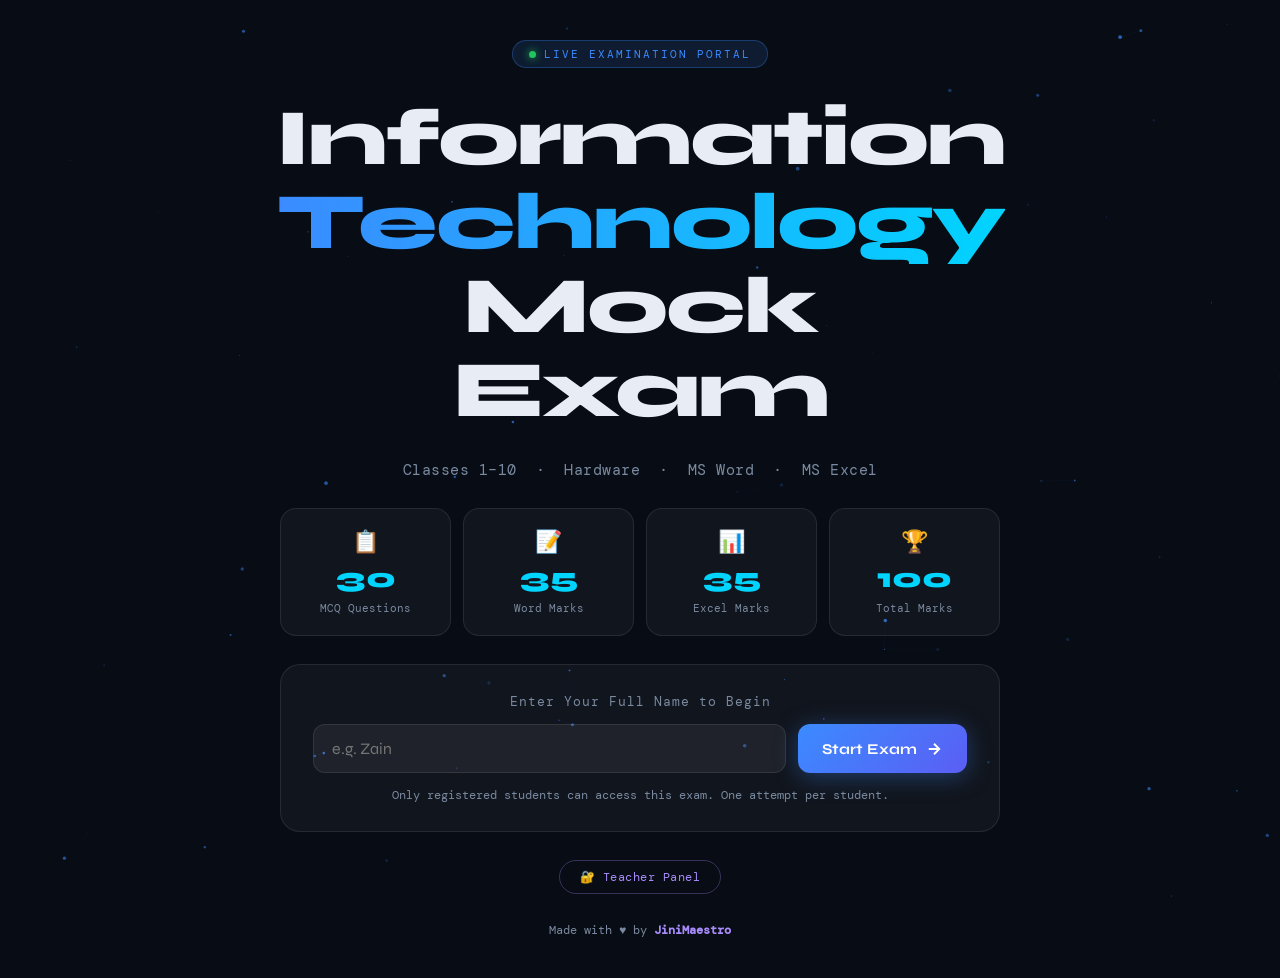
==== commit e8aec34f: "Some Un necessory Changes" ====
--- a/index.html
+++ b/index.html
@@ -14,7 +14,6 @@
 
 <canvas id="particles"></canvas>
 
-<!-- ░░░ SCREEN: LANDING ░░░ -->
 <div id="screen-landing" class="screen active">
   <div class="landing-grid">
     <div class="landing-badge">
@@ -53,7 +52,6 @@
   </div>
 </div>
 
-<!-- ░░░ SCREEN: MCQ ░░░ -->
 <div id="screen-mcq" class="screen">
   <header class="exam-header">
     <div class="eh-left">
@@ -95,7 +93,6 @@
   </div>
 </div>
 
-<!-- ░░░ SCREEN: PRACTICAL ░░░ -->
 <div id="screen-practical" class="screen">
   <header class="exam-header">
     <div class="eh-left">
@@ -119,7 +116,6 @@
       </button>
     </div>
 
-    <!-- WORD TAB -->
     <div id="tab-word" class="prac-tab-content active">
       <div class="prac-context-box">
         <div class="pcb-icon">📄</div>
@@ -142,7 +138,6 @@
       </div>
     </div>
 
-    <!-- EXCEL TAB -->
     <div id="tab-excel" class="prac-tab-content">
       <div class="prac-context-box excel-ctx">
         <div class="pcb-icon">📊</div>
@@ -188,7 +183,6 @@
   </div>
 </div>
 
-<!-- ░░░ SCREEN: RESULT (student — no download) ░░░ -->
 <div id="screen-result" class="screen">
   <div class="result-stage">
     <div class="result-confetti" id="confetti-area"></div>
@@ -230,11 +224,9 @@
   </div>
 </div>
 
-<!-- ░░░ SCREEN: TEACHER PANEL ░░░ -->
 <div id="screen-teacher" class="screen">
   <div class="teacher-wrap">
 
-    <!-- LOGIN PANEL -->
     <div id="teacher-login-panel" style="display:flex; align-items:center; justify-content:center; min-height:100vh;">
       <div class="t-login-card">
         <div class="t-login-header">
@@ -257,11 +249,9 @@
         </div>
       </div>
     </div>
-
-    <!-- DASHBOARD -->
+    
     <div id="teacher-dashboard" style="display:none;">
 
-      <!-- Teacher Header -->
       <header class="teacher-header">
         <div class="th-left">
           <div class="eh-logo">JM</div>
@@ -278,7 +268,6 @@
 
       <div class="teacher-body">
 
-        <!-- SECTION: Student Manager -->
         <section class="t-section">
           <div class="t-section-title">
             <span>👥 Student Access Manager</span>
@@ -292,7 +281,6 @@
           <div id="student-list" class="student-list-container"></div>
         </section>
 
-        <!-- SECTION: Submissions -->
         <section class="t-section">
           <div class="t-section-title">
             <span>📥 Exam Submissions</span>
@@ -304,10 +292,10 @@
           <div id="submissions-list" class="submissions-container"></div>
         </section>
 
-      </div><!-- /.teacher-body -->
-    </div><!-- /#teacher-dashboard -->
-  </div><!-- /.teacher-wrap -->
-</div><!-- /#screen-teacher -->
+      </div>
+    </div>
+  </div>
+</div>
 
 <script src="questions.js"></script>
 <script src="app.js"></script>
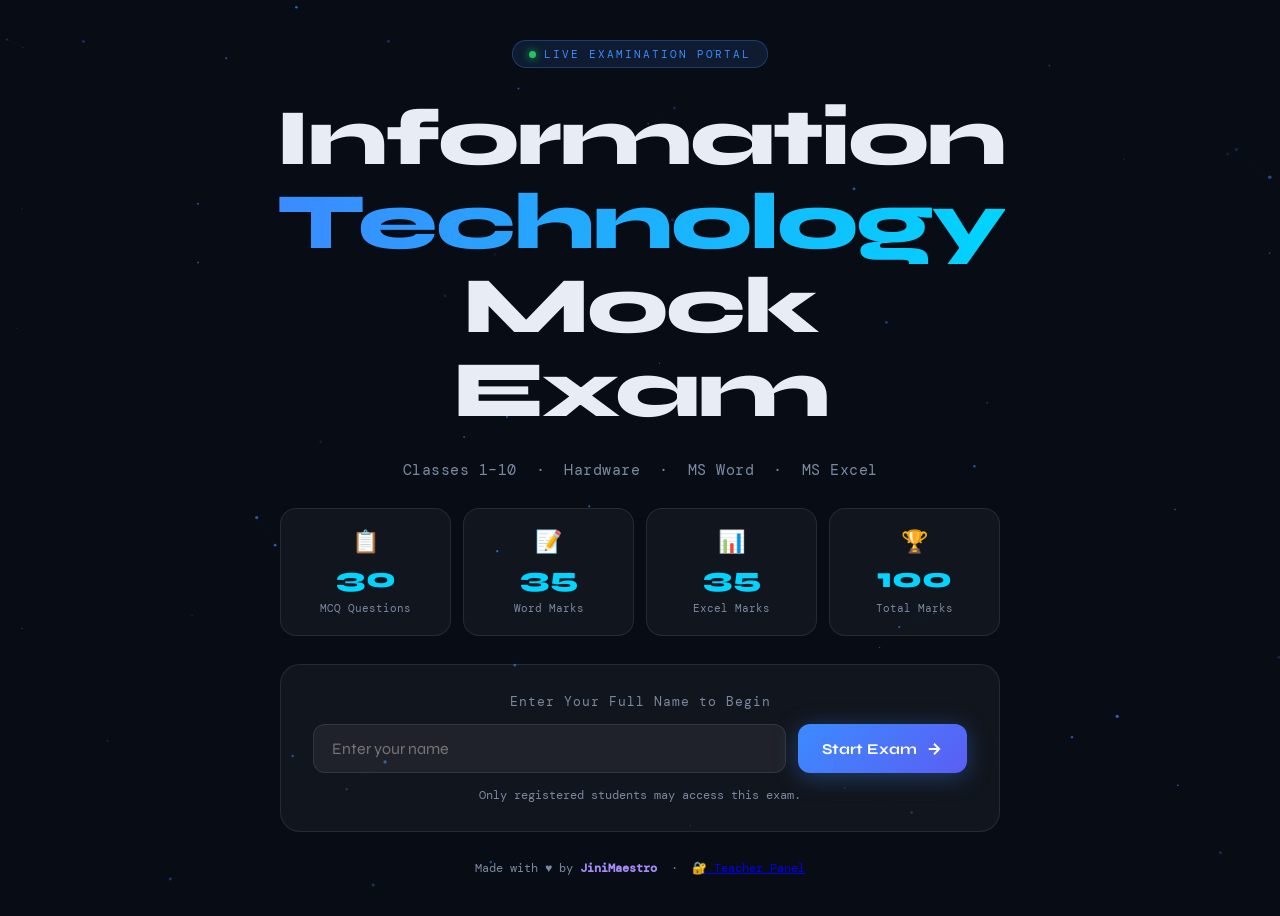
==== commit aabeb19b: "Refactor landing page and exam submission layout Refactor HTML structure for landing page and exam s" ====
--- a/index.html
+++ b/index.html
@@ -16,10 +16,7 @@
 
 <div id="screen-landing" class="screen active">
   <div class="landing-grid">
-    <div class="landing-badge">
-      <span class="badge-dot"></span>
-      LIVE EXAMINATION PORTAL
-    </div>
+    <div class="landing-badge"><span class="badge-dot"></span>LIVE EXAMINATION PORTAL</div>
     <h1 class="landing-title">
       <span class="title-line">Information</span>
       <span class="title-line accent-line">Technology</span>
@@ -37,18 +34,21 @@
     <div class="name-entry-box">
       <label class="ne-label">Enter Your Full Name to Begin</label>
       <div class="ne-row">
-        <input id="student-name" class="ne-input" type="text" placeholder="e.g. Zain" autocomplete="off" />
+        <input id="student-name" class="ne-input" type="text" placeholder="Enter your name" autocomplete="off" />
         <button id="btn-start" class="btn-primary" onclick="startExam()">
           <span>Start Exam</span>
           <svg viewBox="0 0 24 24" fill="none" stroke="currentColor" stroke-width="2.5"><path d="M5 12h14M12 5l7 7-7 7"/></svg>
         </button>
       </div>
-      <p class="ne-hint">Only registered students can access this exam. One attempt per student.</p>
-    </div>
-
-    <button class="teacher-link-btn" onclick="showScreen('screen-teacher')">🔐 Teacher Panel</button>
-
-    <div class="landing-footer">Made with ♥ by <strong>JiniMaestro</strong></div>
+      <div id="name-error" class="name-error" style="display:none;"></div>
+      <p class="ne-hint">Only registered students may access this exam.</p>
+    </div>
+
+    <div class="landing-footer">
+      Made with ♥ by <strong>JiniMaestro</strong>
+      &nbsp;·&nbsp;
+      <a href="teacher.html" class="teacher-link">🔐 Teacher Panel</a>
+    </div>
   </div>
 </div>
 
@@ -121,8 +121,7 @@
         <div class="pcb-icon">📄</div>
         <div>
           <strong>Document Topic:</strong> Create a Word document titled <em>"Computer Hardware — An Introduction"</em> covering at least 4 hardware topics (Processor, RAM, Storage, Motherboard). Write at least 2 paragraphs per topic. Then apply ALL tasks below.
-          <br/><br/>
-          <strong>Save As:</strong> <code>Word_Final_[YourName].docx</code>
+          <br/><br/><strong>Save As:</strong> <code>Word_Final_[YourName].docx</code>
         </div>
       </div>
       <div class="task-list" id="word-tasks"></div>
@@ -177,122 +176,26 @@
     <div class="prac-submit-row">
       <button class="btn-submit" onclick="submitExam()">
         <span>Submit & Send to Teacher</span>
-        <svg viewBox="0 0 24 24" fill="none" stroke="currentColor" stroke-width="2.5"><path d="M9 12l2 2 4-4m6 2a9 9 0 11-18 0 9 9 0 0118 0z"/></svg>
+        <svg viewBox="0 0 24 24" fill="none" stroke="currentColor" stroke-width="2.5"><path d="M22 2L11 13M22 2l-7 20-4-9-9-4 20-7z"/></svg>
       </button>
     </div>
   </div>
 </div>
 
-<div id="screen-result" class="screen">
-  <div class="result-stage">
-    <div class="result-confetti" id="confetti-area"></div>
-    <div class="result-card" id="result-card">
-      <div class="rc-header">
-        <div class="rc-logo">JM</div>
-        <div class="rc-title">Exam Submitted!</div>
-        <div class="rc-subtitle">Your answers have been sent to your teacher for grading.</div>
-      </div>
-      <div class="rc-student-name" id="rc-name"></div>
-      <div class="rc-scores">
-        <div class="rcs-item" style="--c:#4CAF50">
-          <div class="rcs-label">Section A — MCQs (Auto-Graded)</div>
-          <div class="rcs-score"><span id="r-mcq">0</span><small>/30</small></div>
-          <div class="rcs-bar"><div class="rcs-fill" id="rb-mcq"></div></div>
-        </div>
-        <div class="rcs-item" style="--c:#2196F3">
-          <div class="rcs-label">Section B — Word (Submitted to Teacher)</div>
-          <div class="rcs-score"><span id="r-word">—</span></div>
-          <div class="rcs-bar"><div class="rcs-fill" id="rb-word" style="width:0%"></div></div>
-        </div>
-        <div class="rcs-item" style="--c:#FF9800">
-          <div class="rcs-label">Section C — Excel (Submitted to Teacher)</div>
-          <div class="rcs-score"><span id="r-excel">—</span></div>
-          <div class="rcs-bar"><div class="rcs-fill" id="rb-excel" style="width:0%"></div></div>
-        </div>
-      </div>
-      <div class="rc-total-box">
-        <div class="rtb-label">Your MCQ Score (Auto-Graded)</div>
-        <div class="rtb-score" id="rc-total-display">0 / 30</div>
-        <div class="rtb-note">Your Word & Excel sections will be graded by your teacher. You cannot retake this exam.</div>
-      </div>
-      <div class="rc-answers-section">
-        <h3 class="rca-title">MCQ Answers Review</h3>
-        <div id="rc-answers-grid" class="rca-grid"></div>
-      </div>
-      <div class="rc-footer">Made with ♥ by <strong>JiniMaestro</strong> &nbsp;·&nbsp; IT Mock Examination Portal</div>
-    </div>
-  </div>
-</div>
-
-<div id="screen-teacher" class="screen">
-  <div class="teacher-wrap">
-
-    <div id="teacher-login-panel" style="display:flex; align-items:center; justify-content:center; min-height:100vh;">
-      <div class="t-login-card">
-        <div class="t-login-header">
-          <div class="t-login-logo">JM</div>
-          <div class="t-login-title">Teacher Portal</div>
-          <div class="t-login-sub">JiniMaestro IT Exam System</div>
-        </div>
-        <div class="t-login-form">
-          <div class="t-field">
-            <label>Email Address</label>
-            <input id="t-email" type="email" class="t-inp" placeholder="teacher@email.com" autocomplete="off"/>
-          </div>
-          <div class="t-field">
-            <label>Password</label>
-            <input id="t-pass" type="password" class="t-inp" placeholder="••••••••"/>
-          </div>
-          <div id="t-login-err" class="t-err"></div>
-          <button class="btn-t-login" onclick="teacherLogin()">Login to Teacher Panel →</button>
-          <button class="btn-back-student" onclick="showScreen('screen-landing')">← Back to Student Portal</button>
-        </div>
-      </div>
-    </div>
-    
-    <div id="teacher-dashboard" style="display:none;">
-
-      <header class="teacher-header">
-        <div class="th-left">
-          <div class="eh-logo">JM</div>
-          <div>
-            <div class="eh-title">Teacher Dashboard</div>
-            <div class="eh-student">JiniMaestro IT Exam Portal</div>
-          </div>
-        </div>
-        <div class="th-right">
-          <button class="btn-clear-data" onclick="clearAllData()">🗑 Clear All Data</button>
-          <button class="btn-t-logout" onclick="teacherLogout()">Logout ↩</button>
-        </div>
-      </header>
-
-      <div class="teacher-body">
-
-        <section class="t-section">
-          <div class="t-section-title">
-            <span>👥 Student Access Manager</span>
-            <span class="t-section-sub">Control who can take the exam</span>
-          </div>
-          <div class="add-student-row">
-            <input id="new-student-name" class="t-inp t-inp-sm" type="text" placeholder="Student name (e.g. Ahmed)" autocomplete="off"
-              onkeydown="if(event.key==='Enter') addStudent()"/>
-            <button class="btn-add-student" onclick="addStudent()">+ Add Student</button>
-          </div>
-          <div id="student-list" class="student-list-container"></div>
-        </section>
-
-        <section class="t-section">
-          <div class="t-section-title">
-            <span>📥 Exam Submissions</span>
-            <span class="t-section-sub">Review, download files, and grade each student</span>
-          </div>
-          <div id="no-submissions" class="no-subs-msg" style="display:none;">
-            No submissions yet. Students' results will appear here after they complete the exam.
-          </div>
-          <div id="submissions-list" class="submissions-container"></div>
-        </section>
-
-      </div>
+<div id="screen-submitted" class="screen">
+  <div class="submitted-wrap">
+    <div class="submitted-card">
+      <div class="sc-check">✅</div>
+      <h2 class="sc-title">Exam Submitted!</h2>
+      <p class="sc-msg">Your answers and files have been sent to your teacher for marking. You will be informed of your final results shortly.</p>
+      <div class="sc-student" id="sc-student-name"></div>
+      <div class="sc-rows">
+        <div class="sc-row"><span class="scr-label">MCQ Score (Auto-Graded)</span><span class="scr-val green" id="sc-mcq">—</span></div>
+        <div class="sc-row"><span class="scr-label">Word File</span><span class="scr-val" id="sc-word">—</span></div>
+        <div class="sc-row"><span class="scr-label">Excel File</span><span class="scr-val" id="sc-excel">—</span></div>
+      </div>
+      <p class="sc-note">Results will be displayed in the Teacher Panel after grading.</p>
+      <div class="sc-footer">Made with ♥ by <strong>JiniMaestro</strong></div>
     </div>
   </div>
 </div>
--- a/style.css
+++ b/style.css
@@ -1,8 +1,3 @@
-/* ════════════════════════════════════════════════
-   IT FINAL EXAM — JiniMaestro
-   Style: Dark Tech / Glassmorphic / Animated
-   ════════════════════════════════════════════════ */
-
 :root {
   --bg:       #080c14;
   --surface:  #0e1623;
@@ -36,13 +31,12 @@
   overflow-x: hidden;
 }
 
-/* ── PARTICLES ─────────────────────────── */
+
 #particles {
   position: fixed; inset: 0; z-index: 0;
   pointer-events: none;
 }
 
-/* ── SCREENS ───────────────────────────── */
 .screen {
   display: none;
   position: relative; z-index: 1;
@@ -50,7 +44,6 @@
 }
 .screen.active { display: flex; }
 
-/* ══ LANDING ══════════════════════════════ */
 #screen-landing {
   align-items: center; justify-content: center;
   padding: 40px 20px;
@@ -121,7 +114,6 @@
 .ic-val  { font-size: 28px; font-weight: 800; color: var(--cyan); }
 .ic-lbl  { font-size: 11px; color: var(--muted); font-family: var(--font-mono); text-align:center; }
 
-/* name entry */
 .name-entry-box {
   width: 100%;
   background: var(--glass);
@@ -165,7 +157,6 @@
 .landing-footer { font-size: 12px; color: var(--muted); font-family: var(--font-mono); }
 .landing-footer strong { color: var(--accent); }
 
-/* ══ EXAM HEADER ══════════════════════════ */
 .exam-header {
   position: sticky; top: 0; z-index: 100;
   background: rgba(8,12,20,.85);
@@ -186,7 +177,6 @@
 .eh-student { font-size: 12px; color: var(--cyan); font-family: var(--font-mono); }
 .eh-right   { display: flex; align-items: center; gap: 20px; }
 
-/* progress ring */
 .progress-ring-wrap { position: relative; width: 56px; height: 56px; }
 .progress-ring { width: 56px; height: 56px; transform: rotate(-90deg); }
 .ring-bg { fill: none; stroke: rgba(255,255,255,.08); stroke-width: 4; }
@@ -207,7 +197,6 @@
 .timer-val.warn  { color: var(--orange); }
 .timer-val.danger{ color: var(--red); animation: blink .8s infinite; }
 
-/* ══ MCQ SCREEN ═══════════════════════════ */
 #screen-mcq { flex-direction: column; }
 .mcq-stage {
   flex: 1; display: flex; flex-direction: column; align-items: center;
@@ -342,7 +331,6 @@
   box-shadow: 0 4px 16px rgba(34,197,94,.3);
 }
 
-/* ══ PRACTICAL SCREEN ═════════════════════ */
 #screen-practical { flex-direction: column; }
 .prac-stage {
   flex: 1; padding: 28px 24px 60px;
@@ -401,7 +389,6 @@
   padding: 1px 6px; font-family: var(--font-mono); font-size: 13px; color: var(--cyan);
 }
 
-/* excel data preview table */
 .excel-data-table-wrap {
   overflow-x: auto; margin-bottom: 24px; border-radius: 12px;
   border: 1px solid var(--glass-border);
@@ -423,7 +410,6 @@
 .excel-preview-table tr:nth-child(even) td { background: rgba(255,255,255,.025); }
 .formula-cell { color: var(--muted); font-style: italic; }
 
-/* task list */
 .task-list { display: flex; flex-direction: column; gap: 10px; margin-bottom: 28px; }
 
 .task-item {
@@ -454,7 +440,6 @@
   border: 1px solid rgba(34,197,94,.2); border-radius: 99px; padding: 2px 8px;
 }
 
-/* upload zone */
 .upload-zone {
   border: 2px dashed rgba(59,139,255,.3);
   border-radius: 20px; padding: 8px;
@@ -507,7 +492,6 @@
 .btn-submit:hover { transform: translateY(-3px); box-shadow: 0 12px 40px rgba(34,197,94,.5); }
 .btn-submit svg  { width: 20px; height: 20px; }
 
-/* ══ RESULT SCREEN ════════════════════════ */
 #screen-result { align-items: center; justify-content: center; padding: 40px 20px; }
 
 .result-stage { width: 100%; max-width: 700px; position: relative; }
@@ -576,7 +560,6 @@
 }
 .rtb-note { font-size: 12px; color: var(--muted); margin-top: 8px; font-family: var(--font-mono); }
 
-/* answers review */
 .rc-answers-section { padding: 0 40px 24px; }
 .rca-title { font-size: 14px; font-family: var(--font-mono); color: var(--muted); margin-bottom: 14px; letter-spacing: 1px; }
 .rca-grid  { display: grid; grid-template-columns: repeat(auto-fill, minmax(68px,1fr)); gap: 8px; }
@@ -624,7 +607,6 @@
 }
 .rc-footer strong { color: var(--accent); }
 
-/* ── CONFETTI PIECES ───────────────────── */
 .confetti-piece {
   position: fixed; width: 10px; height: 14px;
   top: -20px; border-radius: 2px;
@@ -632,7 +614,6 @@
   pointer-events: none; z-index: 9999;
 }
 
-/* ── TRANSITIONS & ANIMATIONS ─────────── */
 @keyframes fadeUp {
   from { opacity: 0; transform: translateY(20px); }
   to   { opacity: 1; transform: translateY(0); }
@@ -663,11 +644,9 @@
 @keyframes screenExit { to { opacity: 0; transform: scale(.96); } }
 @keyframes screenEnter { from { opacity: 0; transform: scale(1.02); } }
 
-/* drag-over state */
 .upload-zone.drag-over { border-color: var(--blue); background: rgba(59,139,255,.07); }
 .excel-uz.drag-over    { border-color: var(--orange); background: rgba(249,115,22,.07); }
 
-/* ── RESPONSIVE ────────────────────────── */
 @media (max-width: 600px) {
   .info-cards { grid-template-columns: repeat(2,1fr); }
   .ne-row { flex-direction: column; }
@@ -678,11 +657,6 @@
   .rc-total-box { margin-left: 20px; margin-right: 20px; }
 }
 
-/* ══════════════════════════════════════════════════
-   TEACHER PANEL STYLES
-   ══════════════════════════════════════════════════ */
-
-/* ── Teacher link on landing ─────────────────────── */
 .teacher-link-btn {
   background: transparent;
   border: 1px solid rgba(167,139,250,.3);
@@ -700,10 +674,8 @@
   border-color: var(--accent);
 }
 
-/* ── Teacher screen wrapper ──────────────────────── */
 .teacher-wrap { width: 100%; min-height: 100vh; }
 
-/* ── Teacher Login Card ──────────────────────────── */
 .t-login-card {
   background: var(--surface);
   border: 1px solid var(--glass-border);
@@ -767,7 +739,6 @@
 }
 .btn-back-student:hover { border-color: var(--blue); color: var(--text); }
 
-/* ── Teacher Header ──────────────────────────────── */
 .teacher-header {
   position: sticky; top: 0; z-index: 100;
   background: rgba(8,12,20,.9);
@@ -797,7 +768,6 @@
 }
 .btn-clear-data:hover { border-color: var(--red); color: var(--red); }
 
-/* ── Teacher Body ────────────────────────────────── */
 .teacher-body {
   max-width: 1100px; margin: 0 auto;
   padding: 32px 24px 80px;
@@ -818,7 +788,6 @@
 }
 .t-section-sub { font-size: 12px; color: var(--muted); font-family: var(--font-mono); font-weight: 400; }
 
-/* ── Add Student Row ─────────────────────────────── */
 .add-student-row {
   display: flex; gap: 12px; padding: 20px 24px;
   border-bottom: 1px solid var(--glass-border);
@@ -832,7 +801,6 @@
 }
 .btn-add-student:hover { transform: translateY(-2px); box-shadow: 0 8px 24px rgba(59,139,255,.45); }
 
-/* ── Student List ────────────────────────────────── */
 .student-list-container { padding: 12px 20px; display: flex; flex-direction: column; gap: 8px; }
 .no-students-msg { padding: 20px 24px; color: var(--muted); font-family: var(--font-mono); font-size: 13px; }
 
@@ -863,7 +831,6 @@
 .btn-remove-s { background: rgba(239,68,68,.1); border-color: rgba(239,68,68,.3); color: var(--red); }
 .btn-remove-s:hover { background: rgba(239,68,68,.2); }
 
-/* ── Submissions ─────────────────────────────────── */
 .no-subs-msg {
   padding: 40px 28px; text-align: center;
   color: var(--muted); font-family: var(--font-mono); font-size: 14px; line-height: 1.7;
@@ -911,7 +878,6 @@
   border: 1px solid rgba(249,115,22,.25); border-radius: 99px; padding: 4px 12px;
 }
 
-/* ── File download buttons ───────────────────────── */
 .sub-files-row { display: flex; flex-wrap: wrap; gap: 12px; margin-bottom: 18px; }
 .btn-dl-file {
   display: inline-flex; align-items: center; gap: 8px;
@@ -929,7 +895,6 @@
   background: rgba(255,255,255,.03); border-radius: 8px;
 }
 
-/* ── MCQ Dropdown Details ────────────────────────── */
 .mcq-details-drop {
   background: rgba(255,255,255,.02);
   border: 1px solid var(--glass-border);
@@ -961,7 +926,6 @@
 .ans-correct { color: var(--green); font-weight: 700; }
 .ans-wrong   { color: var(--red);   font-weight: 700; }
 
-/* ── Grading Section ─────────────────────────────── */
 .grading-section {
   background: rgba(167,139,250,.05);
   border: 1px solid rgba(167,139,250,.2);
@@ -1023,7 +987,6 @@
   border-radius: 99px; padding: 6px 14px;
 }
 
-/* ── Toast Notifications ─────────────────────────── */
 .jm-toast {
   position: fixed; bottom: 24px; right: 24px; z-index: 99999;
   padding: 13px 22px; border-radius: 12px;
@@ -1038,7 +1001,6 @@
 .toast-warn    { background: #78350f; color: #fcd34d; border: 1px solid #d97706; }
 .toast-info    { background: #1e3a5f; color: #93c5fd; border: 1px solid #3b82f6; }
 
-/* ── Responsive Teacher ──────────────────────────── */
 @media (max-width: 700px) {
   .grading-grid { grid-template-columns: 1fr; }
   .sub-header   { flex-direction: column; align-items: flex-start; }
